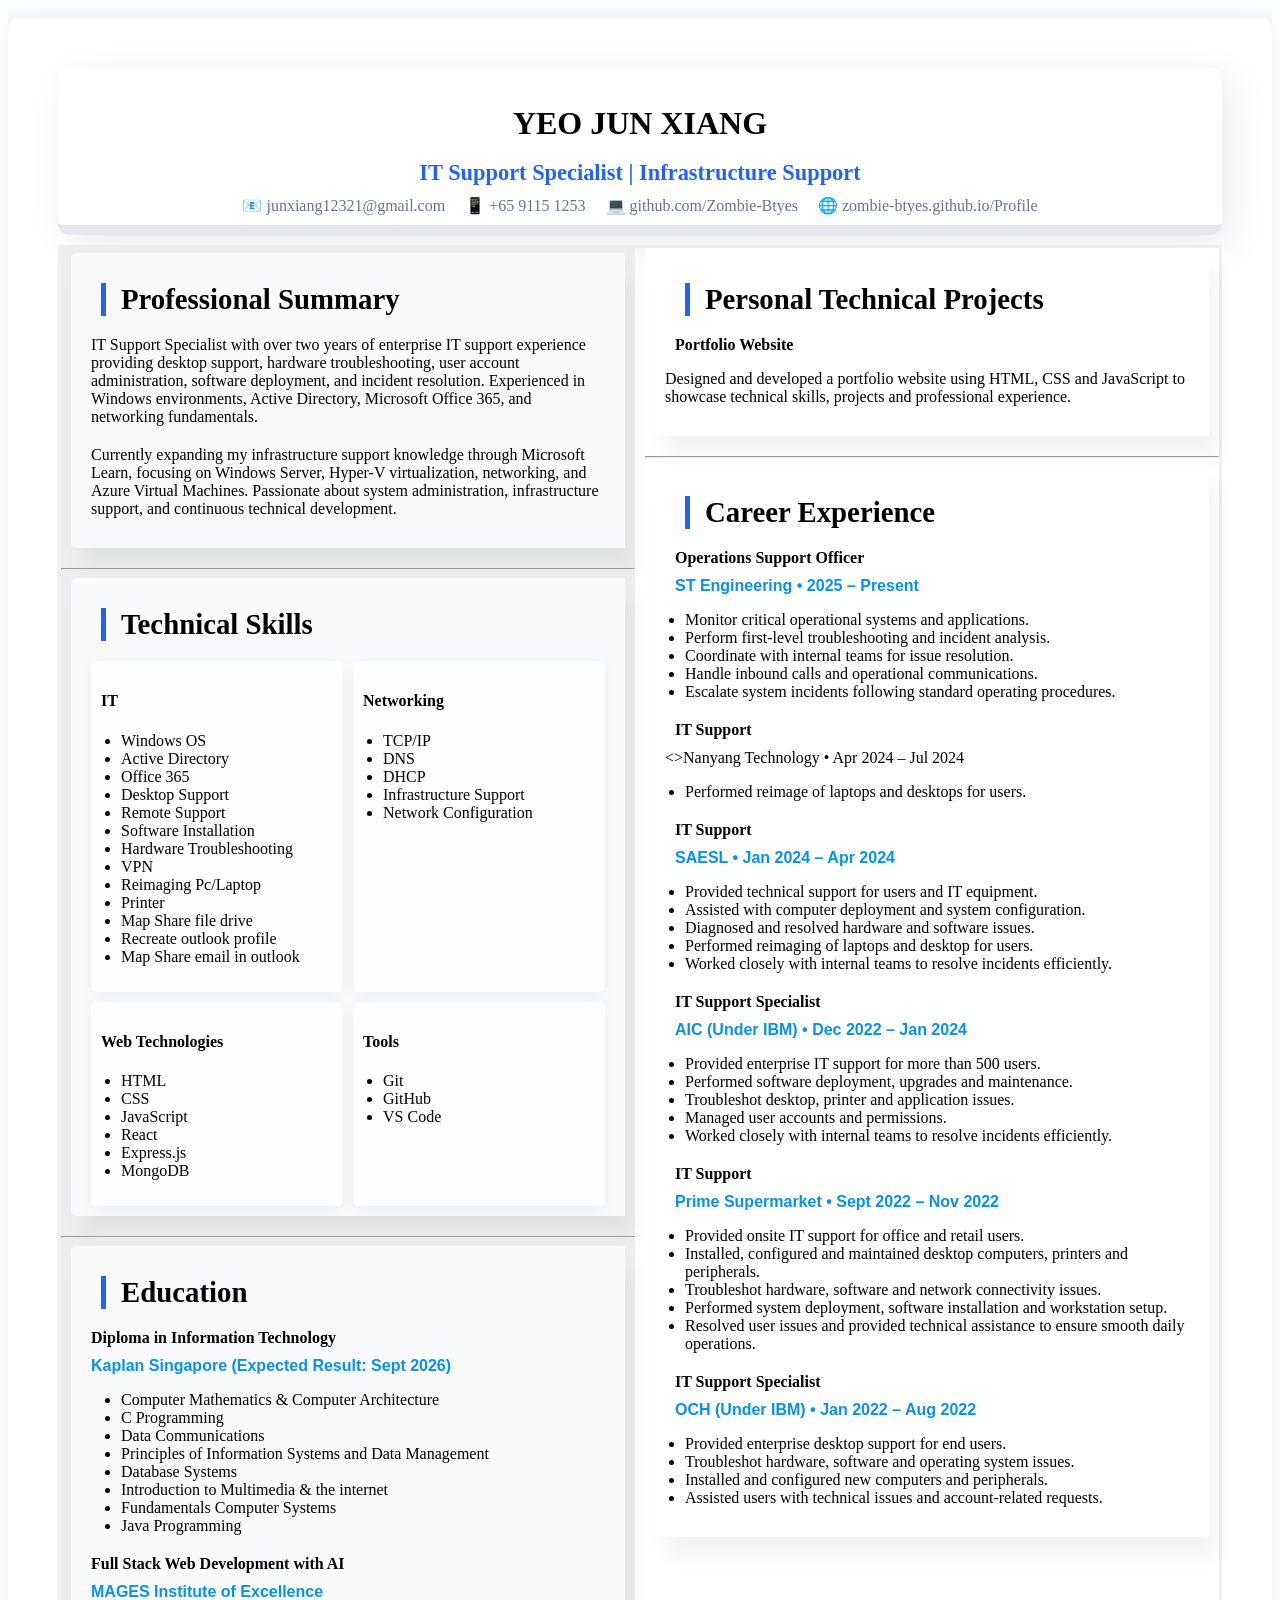
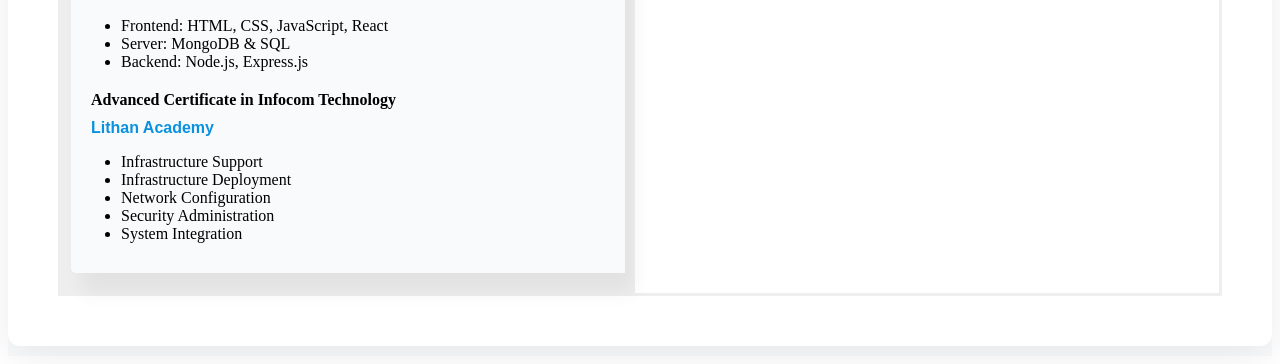
==== index.html @ 8e0315f1 "update" ====
<!DOCTYPE html>
<html lang="en">
<head>
    <meta charset="UTF-8">
    <meta name="viewport" content="width=device-width, initial-scale=1.0">
    <title>Resume</title>
    <link rel="stylesheet" href="index.css">
</head>
<body>

<section id="resume">

    <div class="resume-container">

        <!-- HEADER -->
        <header class="resume-header">

            <h1>YEO JUN XIANG</h1>
            <h2>IT Support Specialist | Infrastructure Support</h2>

            <div class="contact-info">
                <span>📧 junxiang12321@gmail.com</span>
                <span>📱 +65 9115 1253</span>
                <span>💻 github.com/Zombie-Btyes</span>
                <span>🌐 zombie-btyes.github.io/Profile</span>
            </div>

        </header>

        <!-- TWO COLUMNS -->
        <div class="resume-content">

            <!-- LEFT -->
            <aside class="left-column">

               <!-- Summary -->
                <section class="resume-section">
                    <h3>Professional Summary</h3>

                <p>
                    IT Support Specialist with over two years of enterprise IT support
                    experience providing desktop support, hardware troubleshooting,
                    user account administration, software deployment, and incident
                    resolution. Experienced in Windows environments, Active Directory,
                    Microsoft Office 365, and networking fundamentals.
                </p>

                <p>
                    Currently expanding my infrastructure support knowledge through
                    Microsoft Learn, focusing on Windows Server, Hyper-V virtualization,
                    networking, and Azure Virtual Machines. Passionate about system
                    administration, infrastructure support, and continuous technical
                    development.
                </p>
                </section>

                <hr>
                <!-- Skills -->
                <section class="resume-section">

                    <h3>Technical Skills</h3>

                    <div class="skills-grid">

                        <div class="skill-category">

                            <h4>IT</h4>

                            <ul>
                                <li>Windows OS</li>
                                <li>Active Directory</li>
                                <li>Office 365</li>
                                <li>Desktop Support</li>
                                <li>Remote Support</li>
                                <li>Software Installation</li>
                                <li>Hardware Troubleshooting</li>
                                <li>VPN</li>
                                <li>Reimaging Pc/Laptop</li>
                                <li>Printer</li>
                                <li>Map Share file drive</li>
                                <li>Recreate outlook profile</li>
                                <li>Map Share email in outlook</li>
                            </ul>

                        </div>

                        <div class="skill-category">

                            <h4>Networking</h4>

                            <ul>
                                <li>TCP/IP</li>
                                <li>DNS</li>
                                <li>DHCP</li>
                                <li>Infrastructure Support</li>
                                <li>Network Configuration</li>
                            </ul>

                        </div>

                        <div class="skill-category">

                            <h4>Web Technologies</h4>

                            <ul>
                                <li>HTML</li>
                                <li>CSS</li>
                                <li>JavaScript</li>
                                <li>React</li>
                                <li>Express.js</li>
                                <li>MongoDB</li>
                            </ul>

                        </div>

                        <div class="skill-category">

                            <h4>Tools</h4>

                            <ul>
                                <li>Git</li>
                                <li>GitHub</li>
                                <li>VS Code</li>
                            </ul>

                        </div>

                    </div>

                </section>

                <hr>
                <!-- Education -->
                <section class="resume-section">
                    <h3>Education</h3>
                    <div class="education">
                        <h4>Diploma in Information Technology</h4>
    
                        <span>Kaplan Singapore (Expected Result: Sept 2026)</span>
                        <ul>
                            <li>Computer Mathematics & Computer Architecture</li>
                            <li>C Programming</li>
                            <li>Data Communications</li>
                            <li>Principles of Information Systems and Data Management</li>
                            <li>Database Systems</li>
                            <li>Introduction to Multimedia & the internet</li>
                            <li>Fundamentals Computer Systems</li>
                            <li>Java Programming</li>
                        </ul>
                    </div>

                    <div class="education">
                        <h4>Full Stack Web Development with AI</h4>
    
                        <span>MAGES Institute of Excellence</span>
    
                        <ul>
                            <li>Frontend: HTML, CSS, JavaScript, React</li>
                            <li>Server: MongoDB & SQL</li>
                            <li>Backend: Node.js, Express.js</li>
                        </ul>
                    </div>

                    <div class="education">
    
                        <h4>Advanced Certificate in Infocom Technology</h4>
    
                        <span>Lithan Academy</span>
    
                        <ul>
                            <li>Infrastructure Support</li>
                            <li>Infrastructure Deployment</li>
                            <li>Network Configuration</li>
                            <li>Security Administration</li>
                            <li>System Integration</li>
                        </ul>
                    </div>

                </section>


            </aside>

            <!-- RIGHT -->
            <aside class="right-column">
                
                <!-- Projects -->
                <section class="Career-section">

                    <h3>Personal Technical Projects</h3>

                    <div class="project">

                        <h4>Portfolio Website</h4>

                        <p>
                            Designed and developed a portfolio website
                            using HTML, CSS and JavaScript to showcase technical
                            skills, projects and professional experience.
                        </p>

                    </div>

                </section>

                <hr>
                <!-- Experience -->
                <section class="Career-section">
                    <h3>Career Experience</h3>

                    <!-- ST Engineering -->
                     <div class="experience">

                    <h4>Operations Support Officer</h4>
                        <span>ST Engineering • 2025 – Present</span>

                        <ul>
                            <li>Monitor critical operational systems and applications.</li>
                            <li>Perform first-level troubleshooting and incident analysis.</li>
                            <li>Coordinate with internal teams for issue resolution.</li>
                            <li>Handle inbound calls and operational communications.</li>
                            <li>Escalate system incidents following standard operating procedures.</li>
                        </ul>

                    </div>

                    <!-- Nanyang Technology -->

                    <div class="experience">

                        <h4>IT Support</h4>
                        <>Nanyang Technology • Apr 2024 – Jul 2024</span>

                        <ul>
                            <li>Performed reimage of laptops and desktops for users.</li>
                        </ul>

                    </div>

                    <!-- SAESL -->

                    <div class="experience">

                        <h4>IT Support</h4>
                        <span>SAESL • Jan 2024 – Apr 2024</span>

                        <ul>
                            <li>Provided technical support for users and IT equipment.</li>
                            <li>Assisted with computer deployment and system configuration.</li>
                            <li>Diagnosed and resolved hardware and software issues.</li>
                            <li>Performed reimaging of laptops and desktop for users.</li>
                            <li>Worked closely with internal teams to resolve incidents efficiently.</li>
                        </ul>

                    </div>

                    <!-- AIC -->

                    <div class="experience">

                        <h4>IT Support Specialist</h4>
                        <span>AIC (Under IBM) • Dec 2022 – Jan 2024</span>

                        <ul>
                            <li>Provided enterprise IT support for more than 500 users.</li>
                            <li>Performed software deployment, upgrades and maintenance.</li>
                            <li>Troubleshot desktop, printer and application issues.</li>
                            <li>Managed user accounts and permissions.</li>
                            <li>Worked closely with internal teams to resolve incidents efficiently.</li>
                        </ul>

                    </div>

                    <!-- Prime Supermarket -->

                    <div class="experience">

                        <h4>IT Support</h4>
                        <span>Prime Supermarket • Sept 2022 – Nov 2022</span>

                        <ul>
                            <li>Provided onsite IT support for office and retail users.</li>
                            <li>Installed, configured and maintained desktop computers, printers and peripherals.</li>
                            <li>Troubleshot hardware, software and network connectivity issues.</li>
                            <li>Performed system deployment, software installation and workstation setup.</li>
                            <li>Resolved user issues and provided technical assistance to ensure smooth daily operations.</li>
                        </ul>
                    </div>

                    <!-- IBM -->

                    <div class="experience">

                        <h4>IT Support Specialist</h4>
                        <span>OCH (Under IBM) • Jan 2022 – Aug 2022</span>

                        <ul>
                            <li>Provided enterprise desktop support for end users.</li>
                            <li>Troubleshot hardware, software and operating system issues.</li>
                            <li>Installed and configured new computers and peripherals.</li>
                            <li>Assisted users with technical issues and account-related requests.</li>
                        </ul>

                    </div>

                </section>

            </aside>

        </div>

    </div>

</section>

</body>
</html>
---- index.css ----
#resume{
    background:#f8fafc;
    padding:10px 0px;
}

.resume-container{
    max-width:1800px;
    margin:auto;
    background:white;
    border-radius:12px;
    padding:50px;
    box-shadow:0 10px 40px rgba(0,0,0,.08);
}

.resume-header{
    text-align:center;
    border-bottom:10px solid #e5e7eb;
    border-radius:12px;
    box-shadow:10px 10px 40px rgba(0,0,0,.08);
    padding:10px 10px 10px;
    margin-bottom:0 10px 0;
}

.resume-header h1{
    font-size:2rem;
    margin-bottom:5px;
}

.resume-header h2{
    color:#2563eb;
    font-size:1.4rem;
    margin-bottom:10px;
}

.contact-info{
    display:flex;
    flex-wrap:wrap;
    justify-content:center;
    gap:20px;
    color:#64748b;
}

.resume-section, .Career-section{
    background-color:#f8fafc;
    border-radius:5px 0 0 5px;
    margin:5px 10px 20px;
    padding:10px;
    box-shadow:10px 20px 20px rgba(0,0,0,.05);
}
.Career-section{
    background-color:#ffffff
}
.resume-section p{
    margin:0 10px 20px;
}

.resume-section h3, .Career-section h3{
    font-size:1.8rem;
    border-left:5px solid #2563eb;
    padding-left:15px;
    margin:20px 20px 20px;
}

.resume-content{
    display:grid;
    grid-template-columns:1fr 1fr;
    gap:10px;
    margin-top:10px;
    border:3px solid rgb(238, 238, 238);
}

.left-column{
    background:#eeeeee;
}

.right-column{
    background:#ffffff;
}
.skills-grid{
    display:grid;
    grid-template-columns:repeat(auto-fit,minmax(220px,1fr));
    gap:10px;
    margin: 0 10px 0;
}

.skills-grid ul{
    padding-left:20px;
}

.skill-category{
    background:#fffefe;
    padding:10px;
    border-radius:5px;
    box-shadow:0 5px 15px rgba(0,0,0,.05);
}

.project,
.experience,
.education{
    margin-bottom:20px;
}

.project h4,
.experience h4,
.education h4{
    margin: 10px 10px 10px;
}

.experience span,
.education span{
    color:#0a91df;
    display:block;
    margin:0 10px 0 10px;
    font-weight: bold;
    font-family: Arial, sans-serif;
}

.experience ul{
    padding-left:20px;
}
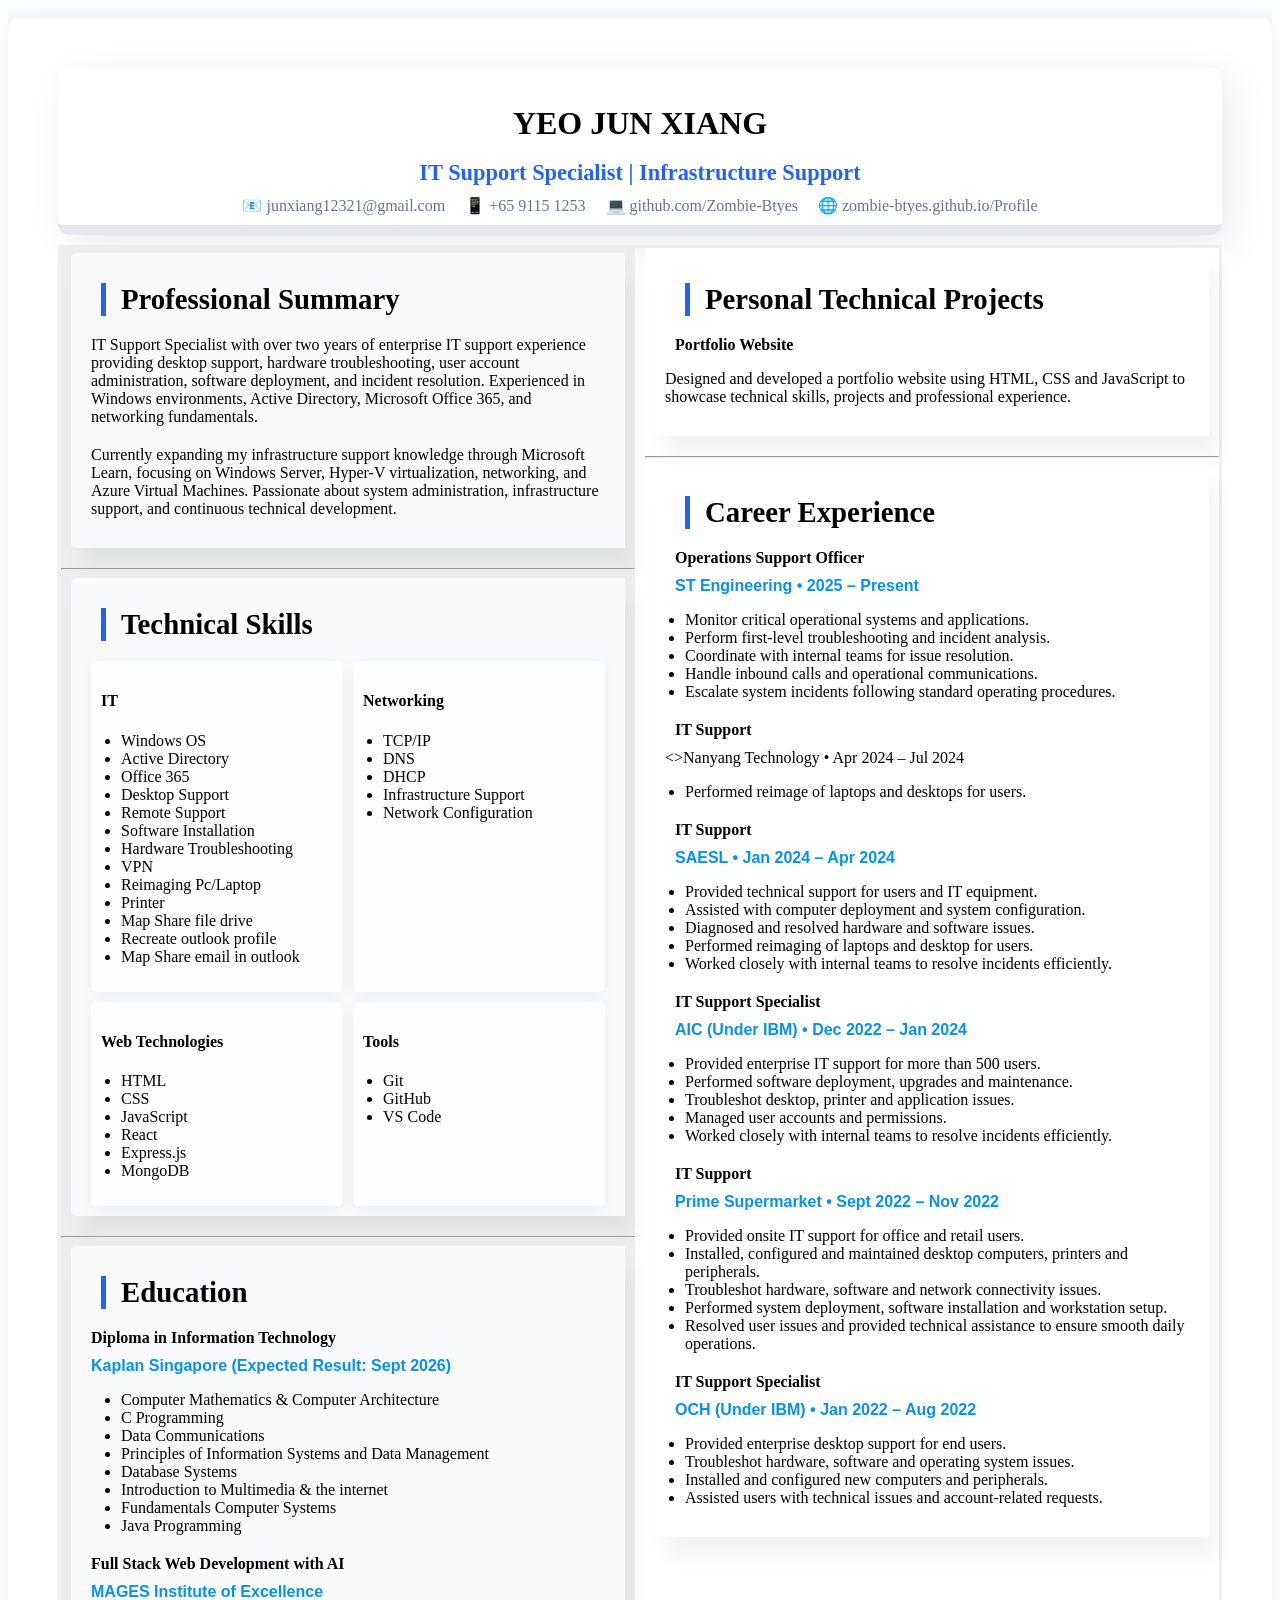
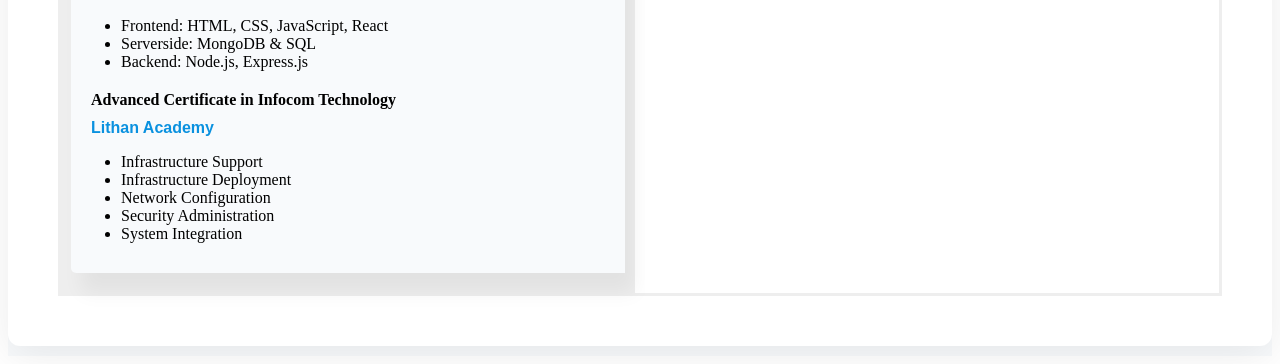
==== commit 0cd8e21f: "update" ====
--- a/index.html
+++ b/index.html
@@ -156,7 +156,7 @@
     
                         <ul>
                             <li>Frontend: HTML, CSS, JavaScript, React</li>
-                            <li>Server: MongoDB & SQL</li>
+                            <li>Serverside: MongoDB & SQL</li>
                             <li>Backend: Node.js, Express.js</li>
                         </ul>
                     </div>
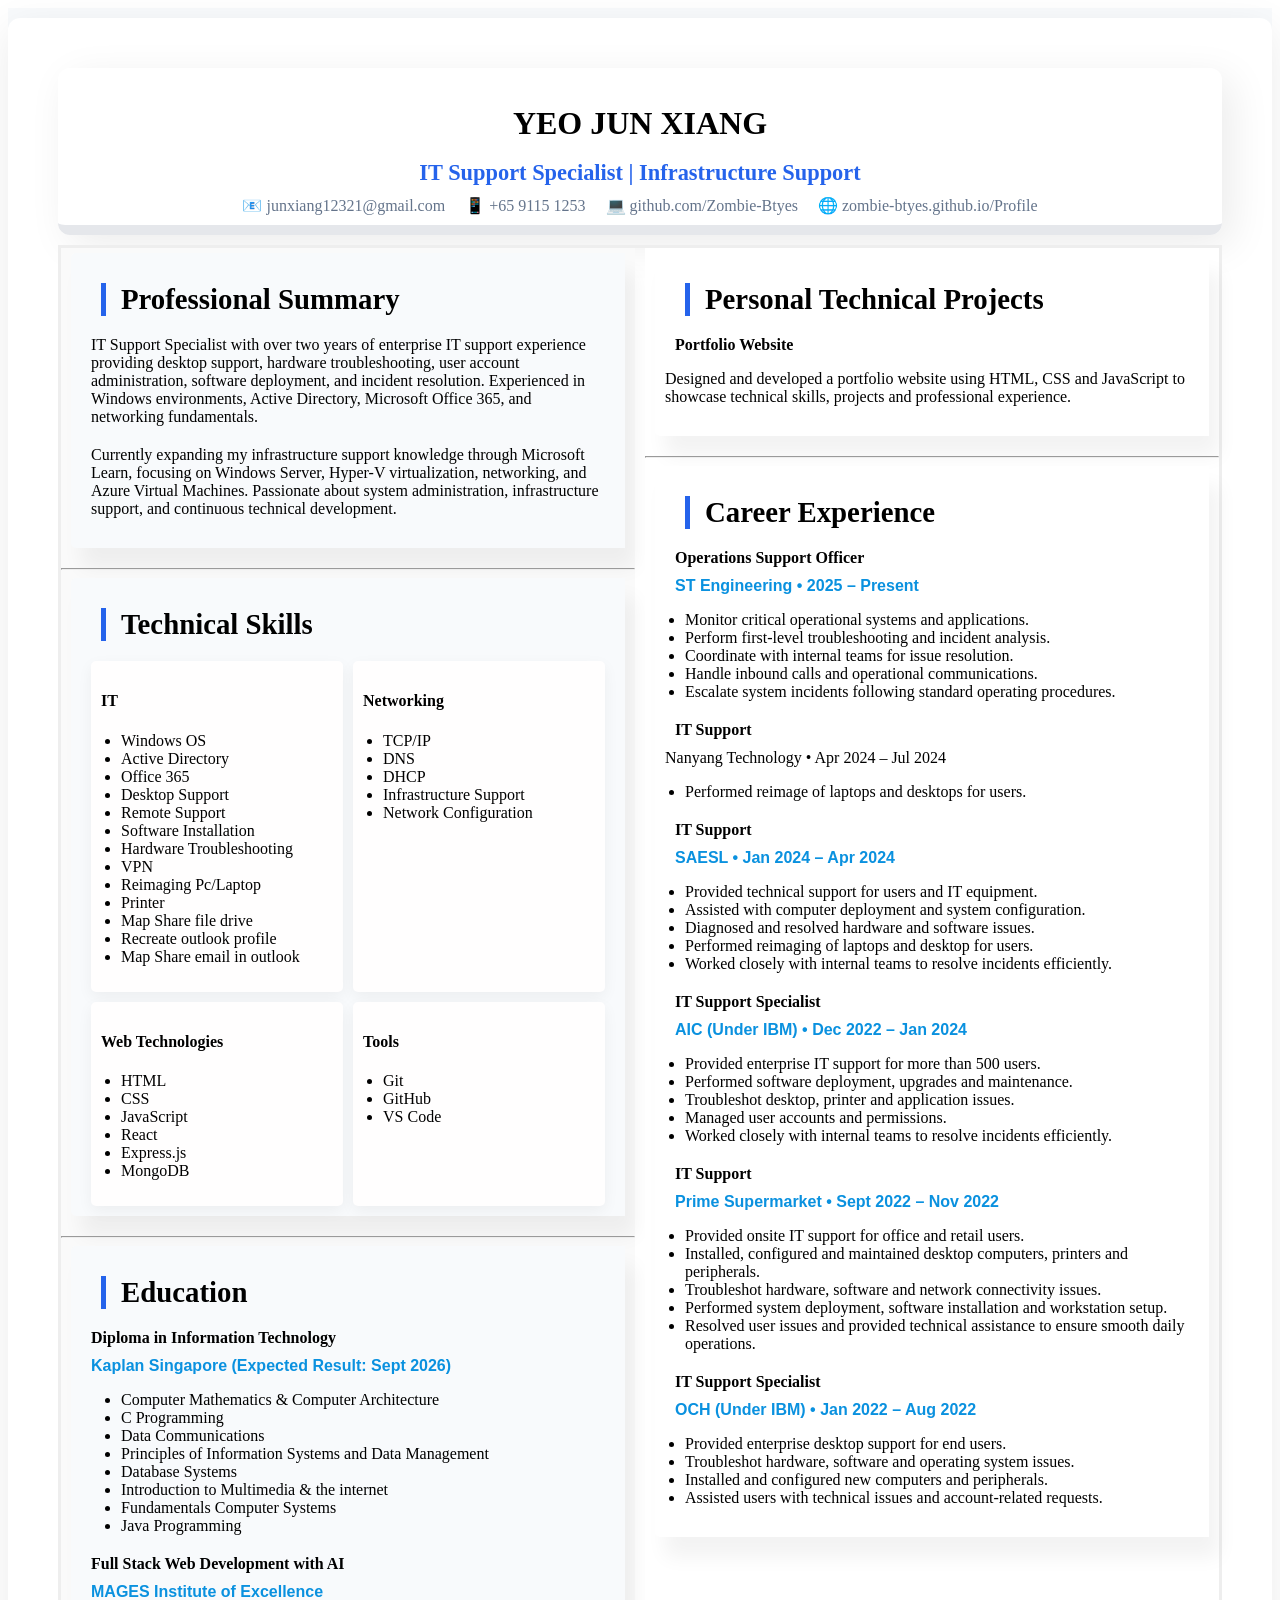
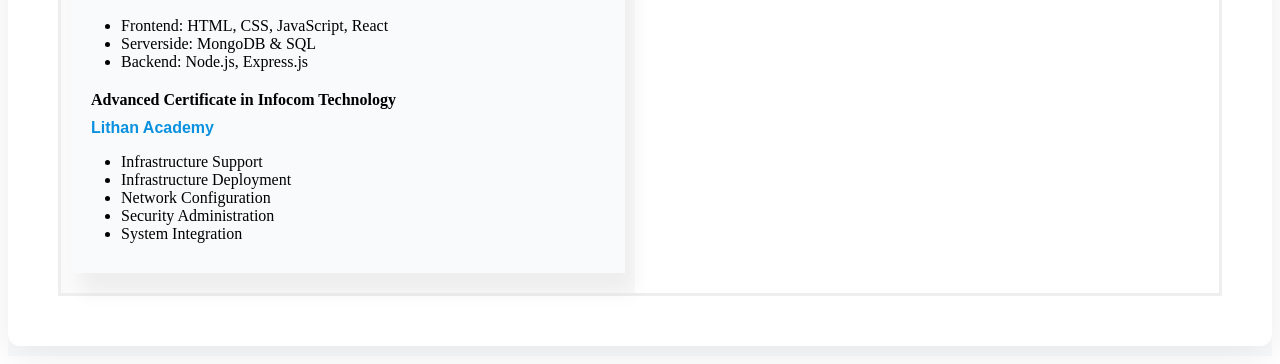
==== commit 05fc7c0f: "update" ====
--- a/index.html
+++ b/index.html
@@ -28,7 +28,7 @@
         </header>
 
         <!-- TWO COLUMNS -->
-        <div class="resume-content">
+        <div class="resume-content md:grid lg:grid-cols-12 gap-8">
 
             <!-- LEFT -->
             <aside class="left-column">
@@ -229,7 +229,7 @@
                     <div class="experience">
 
                         <h4>IT Support</h4>
-                        <>Nanyang Technology • Apr 2024 – Jul 2024</span>
+                        Nanyang Technology • Apr 2024 – Jul 2024</span>
 
                         <ul>
                             <li>Performed reimage of laptops and desktops for users.</li>
--- a/index.css
+++ b/index.css
@@ -70,7 +70,7 @@
 }
 
 .left-column{
-    background:#eeeeee;
+    background:#fafafa;
 }
 
 .right-column{
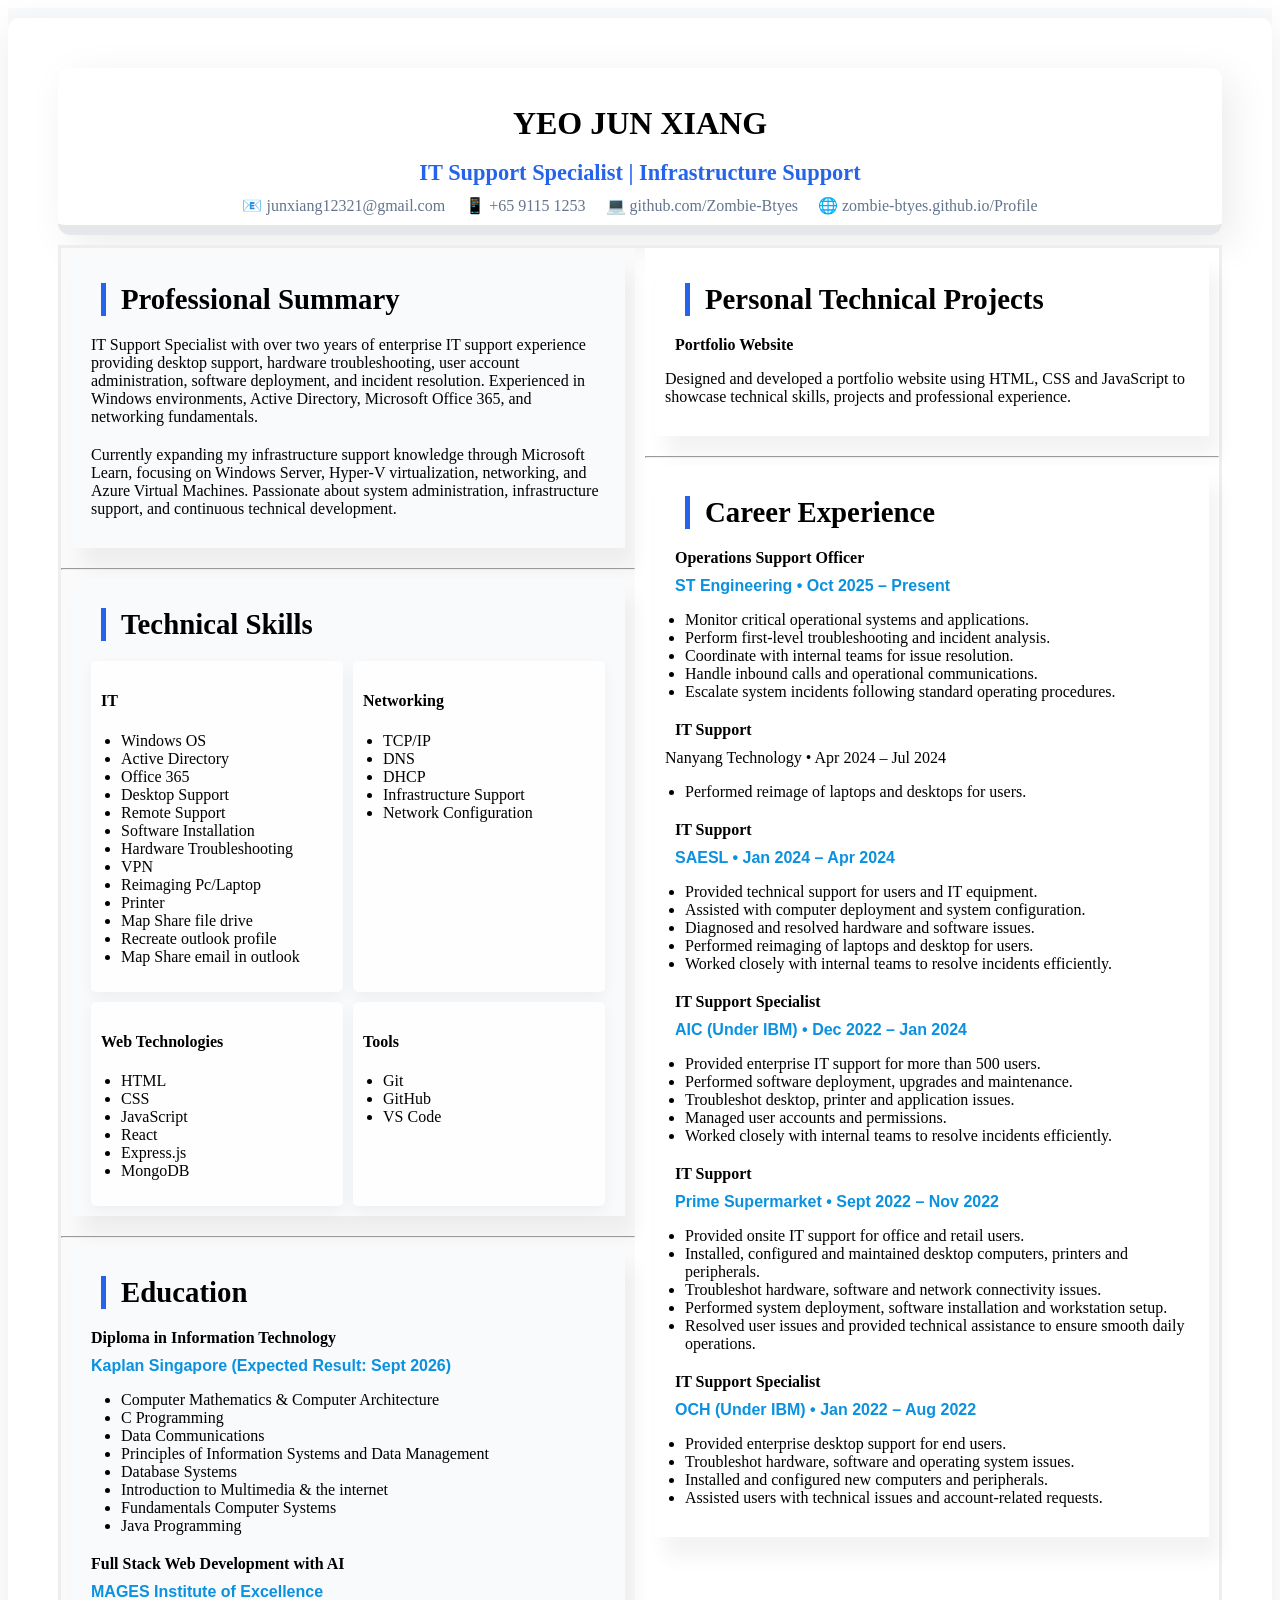
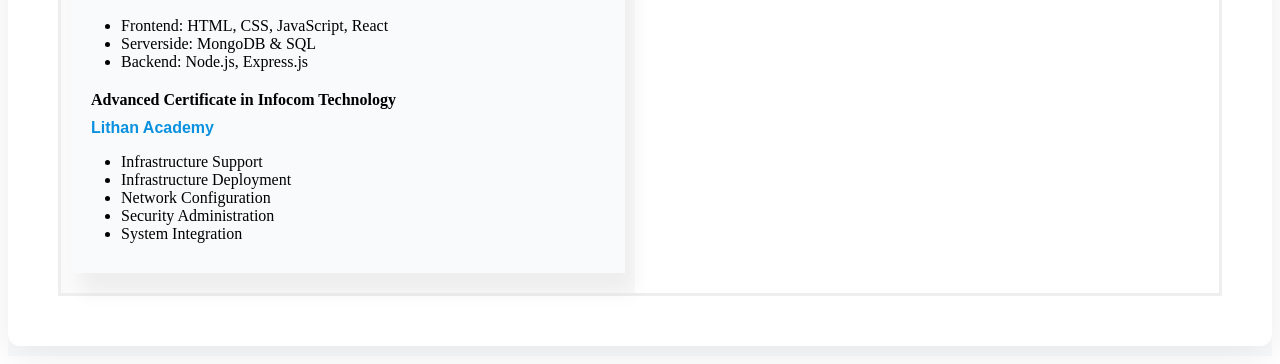
==== commit c13ffd92: "update" ====
--- a/index.html
+++ b/index.html
@@ -212,7 +212,7 @@
                      <div class="experience">
 
                     <h4>Operations Support Officer</h4>
-                        <span>ST Engineering • 2025 – Present</span>
+                        <span>ST Engineering • Oct 2025 – Present</span>
 
                         <ul>
                             <li>Monitor critical operational systems and applications.</li>
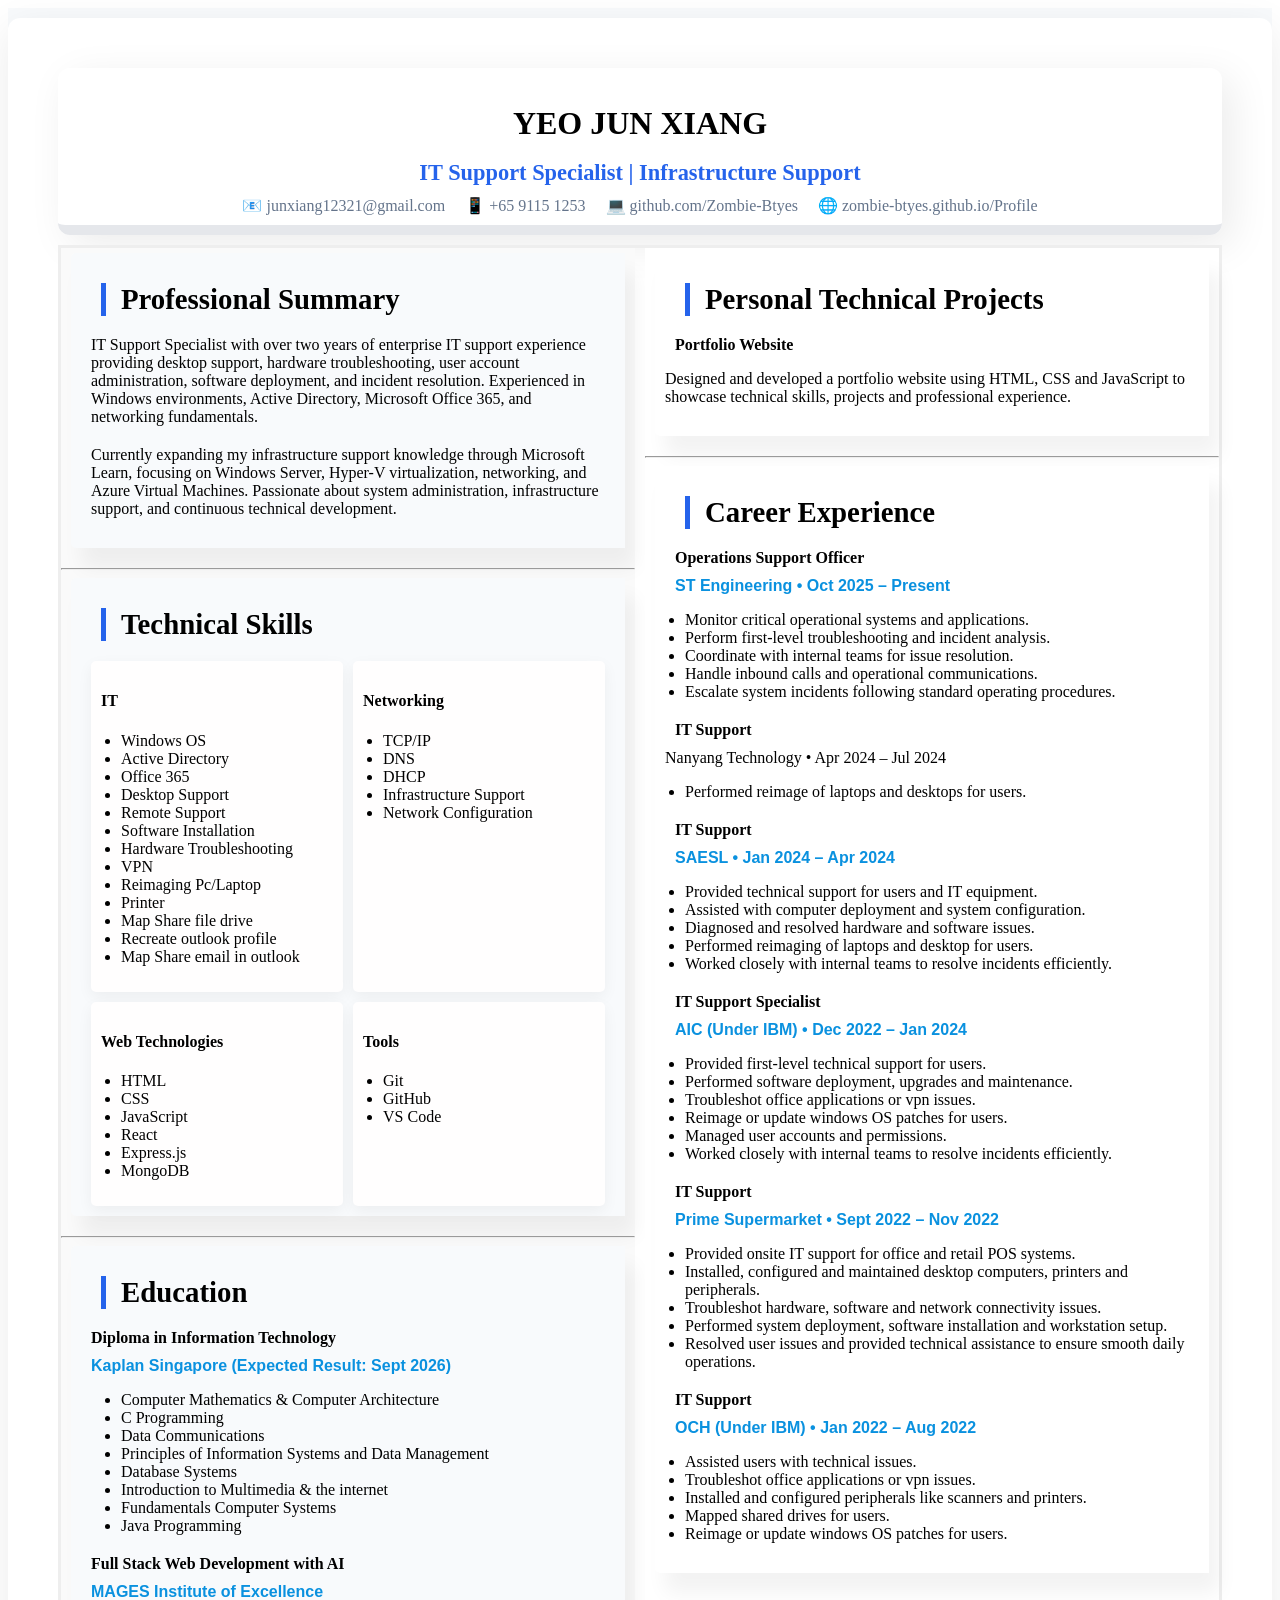
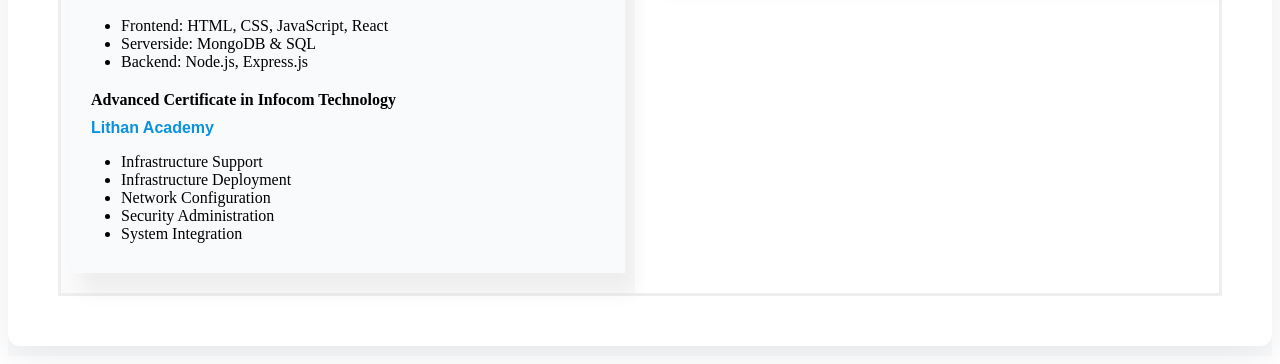
==== commit d2c1e9da: "update" ====
--- a/index.html
+++ b/index.html
@@ -262,9 +262,10 @@
                         <span>AIC (Under IBM) • Dec 2022 – Jan 2024</span>
 
                         <ul>
-                            <li>Provided enterprise IT support for more than 500 users.</li>
+                            <li>Provided first-level technical support for users.</li>
                             <li>Performed software deployment, upgrades and maintenance.</li>
-                            <li>Troubleshot desktop, printer and application issues.</li>
+                            <li>Troubleshot office applications or vpn issues.</li>
+                            <li>Reimage or update windows OS patches for users.</li>
                             <li>Managed user accounts and permissions.</li>
                             <li>Worked closely with internal teams to resolve incidents efficiently.</li>
                         </ul>
@@ -279,7 +280,7 @@
                         <span>Prime Supermarket • Sept 2022 – Nov 2022</span>
 
                         <ul>
-                            <li>Provided onsite IT support for office and retail users.</li>
+                            <li>Provided onsite IT support for office and retail POS systems.</li>
                             <li>Installed, configured and maintained desktop computers, printers and peripherals.</li>
                             <li>Troubleshot hardware, software and network connectivity issues.</li>
                             <li>Performed system deployment, software installation and workstation setup.</li>
@@ -291,14 +292,15 @@
 
                     <div class="experience">
 
-                        <h4>IT Support Specialist</h4>
+                        <h4>IT Support</h4>
                         <span>OCH (Under IBM) • Jan 2022 – Aug 2022</span>
 
                         <ul>
-                            <li>Provided enterprise desktop support for end users.</li>
-                            <li>Troubleshot hardware, software and operating system issues.</li>
-                            <li>Installed and configured new computers and peripherals.</li>
-                            <li>Assisted users with technical issues and account-related requests.</li>
+                            <li>Assisted users with technical issues.</li>
+                            <li>Troubleshot office applications or vpn issues.</li>
+                            <li>Installed and configured peripherals like scanners and printers.</li>
+                            <li>Mapped shared drives for users.</li>
+                            <li>Reimage or update windows OS patches for users.</li>
                         </ul>
 
                     </div>
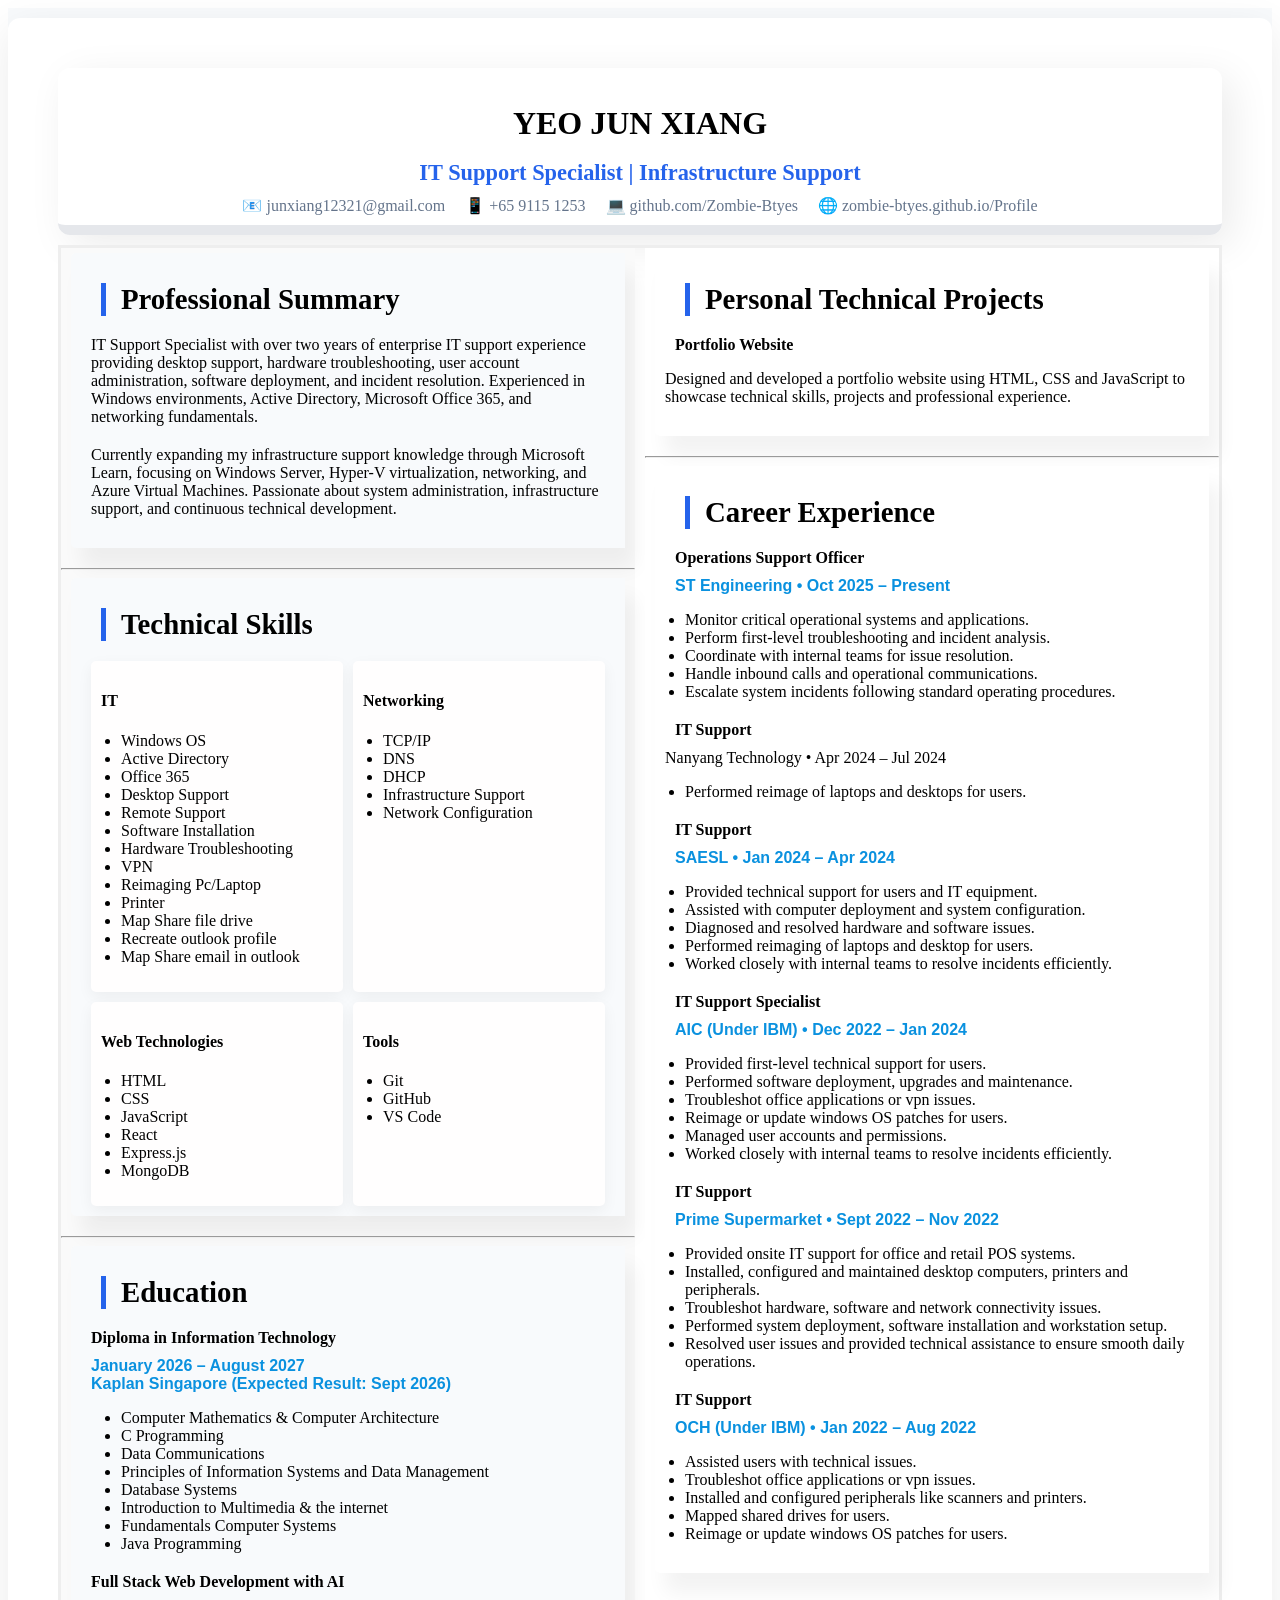
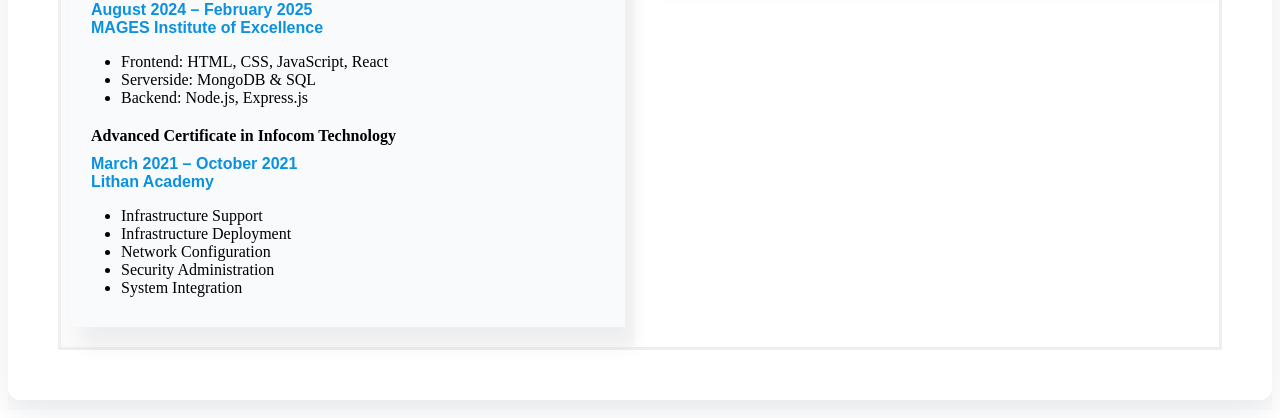
==== commit ee2300e3: "update" ====
--- a/index.html
+++ b/index.html
@@ -135,6 +135,7 @@
                     <h3>Education</h3>
                     <div class="education">
                         <h4>Diploma in Information Technology</h4>
+                        <span>January 2026 – August 2027</span>
     
                         <span>Kaplan Singapore (Expected Result: Sept 2026)</span>
                         <ul>
@@ -151,7 +152,7 @@
 
                     <div class="education">
                         <h4>Full Stack Web Development with AI</h4>
-    
+                        <span>August 2024 – February 2025</span>
                         <span>MAGES Institute of Excellence</span>
     
                         <ul>
@@ -164,6 +165,7 @@
                     <div class="education">
     
                         <h4>Advanced Certificate in Infocom Technology</h4>
+                        <span>March 2021 – October 2021</span>
     
                         <span>Lithan Academy</span>
     
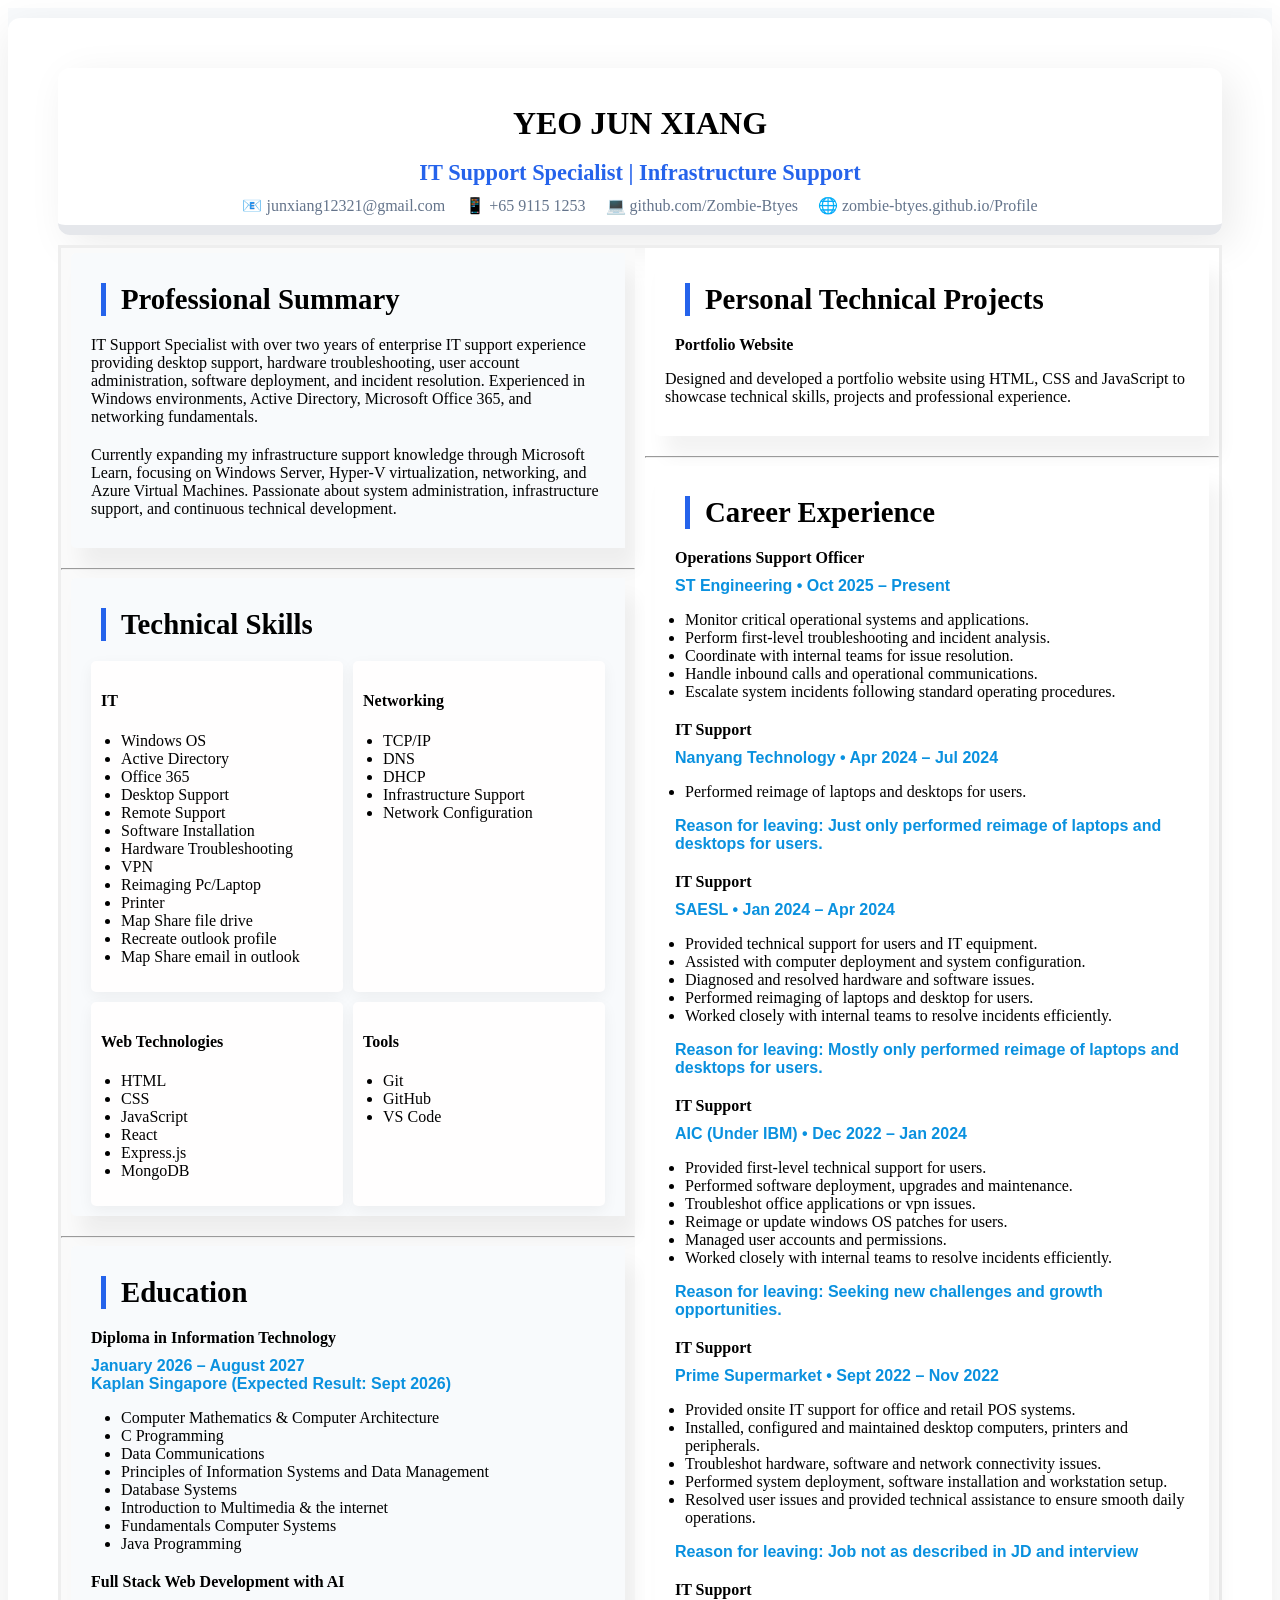
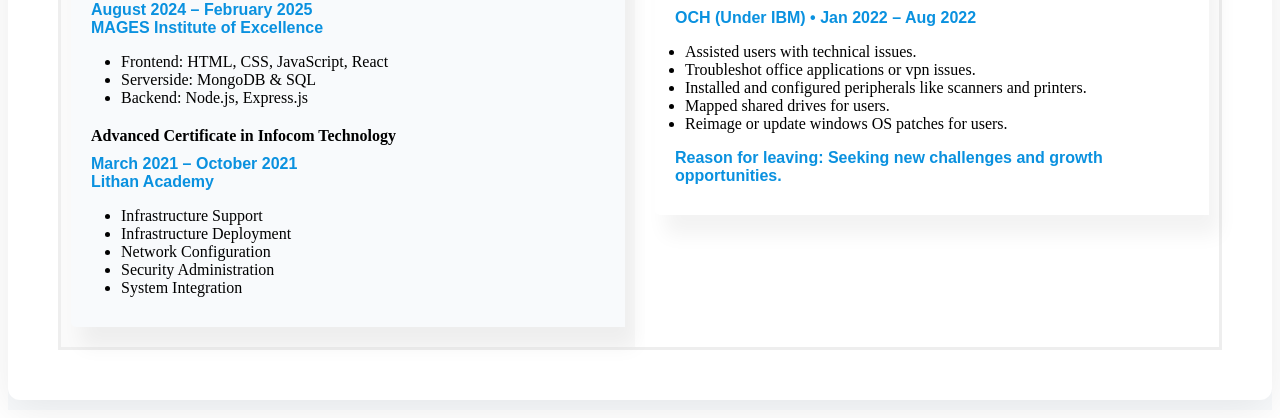
==== commit 523db94a: "update" ====
--- a/index.html
+++ b/index.html
@@ -231,12 +231,13 @@
                     <div class="experience">
 
                         <h4>IT Support</h4>
-                        Nanyang Technology • Apr 2024 – Jul 2024</span>
+                        <span>Nanyang Technology • Apr 2024 – Jul 2024</span>
 
                         <ul>
                             <li>Performed reimage of laptops and desktops for users.</li>
                         </ul>
 
+                        <span><b>Reason for leaving: </b>Just only performed reimage of laptops and desktops for users.</span>
                     </div>
 
                     <!-- SAESL -->
@@ -254,13 +255,14 @@
                             <li>Worked closely with internal teams to resolve incidents efficiently.</li>
                         </ul>
 
+                        <span><b>Reason for leaving: </b>Mostly only performed reimage of laptops and desktops for users.</span>
                     </div>
 
                     <!-- AIC -->
 
                     <div class="experience">
 
-                        <h4>IT Support Specialist</h4>
+                        <h4>IT Support</h4>
                         <span>AIC (Under IBM) • Dec 2022 – Jan 2024</span>
 
                         <ul>
@@ -272,6 +274,7 @@
                             <li>Worked closely with internal teams to resolve incidents efficiently.</li>
                         </ul>
 
+                        <span><b>Reason for leaving: </b>Seeking new challenges and growth opportunities.</span>
                     </div>
 
                     <!-- Prime Supermarket -->
@@ -288,6 +291,8 @@
                             <li>Performed system deployment, software installation and workstation setup.</li>
                             <li>Resolved user issues and provided technical assistance to ensure smooth daily operations.</li>
                         </ul>
+
+                        <span><b>Reason for leaving: </b>Job not as described in JD and interview</span>
                     </div>
 
                     <!-- IBM -->
@@ -305,6 +310,7 @@
                             <li>Reimage or update windows OS patches for users.</li>
                         </ul>
 
+                        <span><b>Reason for leaving: </b>Seeking new challenges and growth opportunities.</span>
                     </div>
 
                 </section>
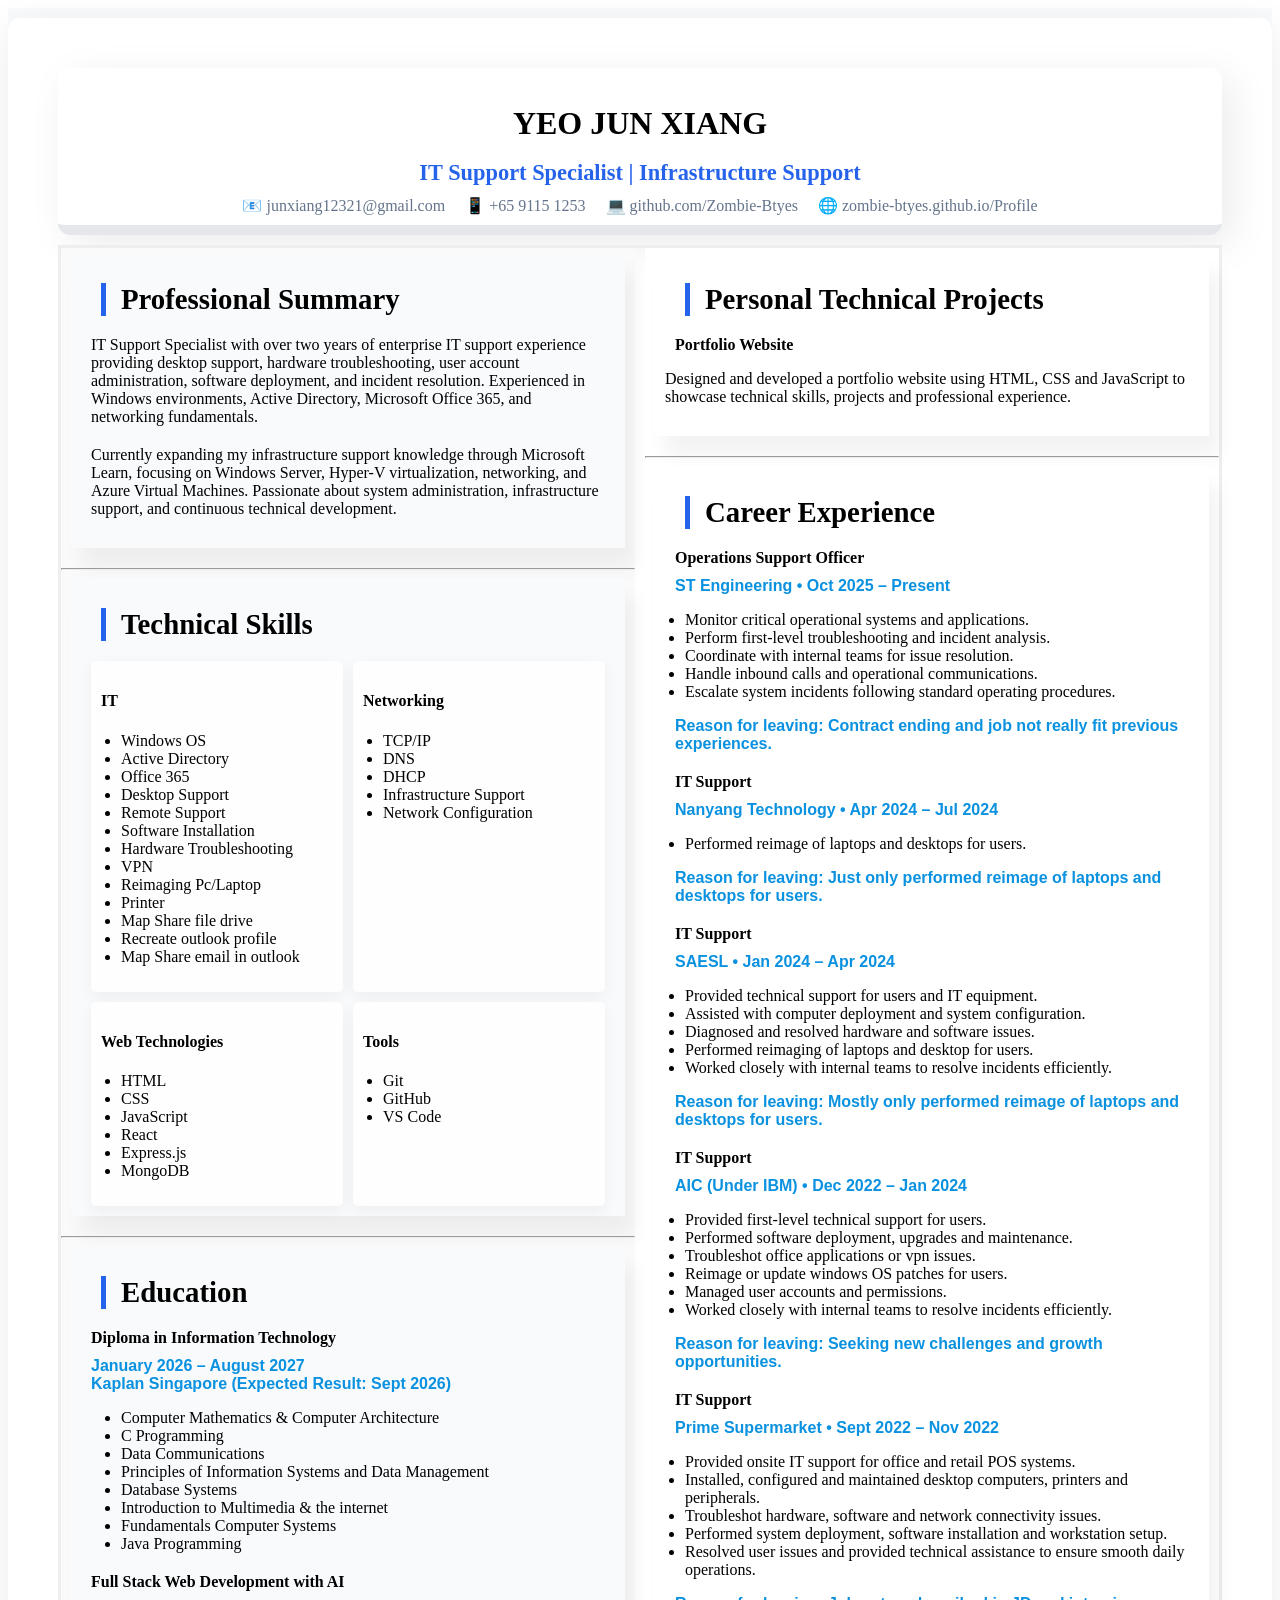
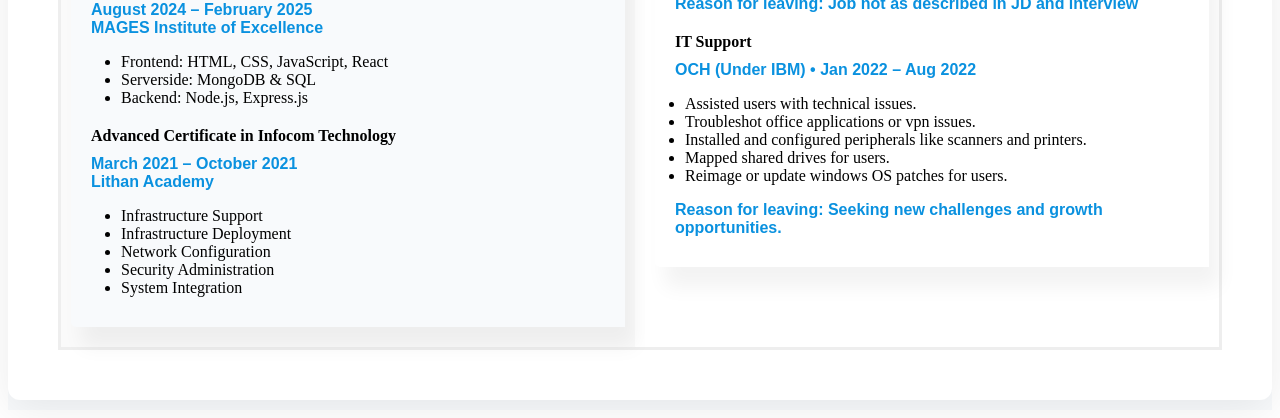
==== commit 853c316e: "update" ====
--- a/index.html
+++ b/index.html
@@ -224,6 +224,7 @@
                             <li>Escalate system incidents following standard operating procedures.</li>
                         </ul>
 
+                        <span><b>Reason for leaving: </b>Contract ending and job not really fit previous experiences.</span>
                     </div>
 
                     <!-- Nanyang Technology -->
